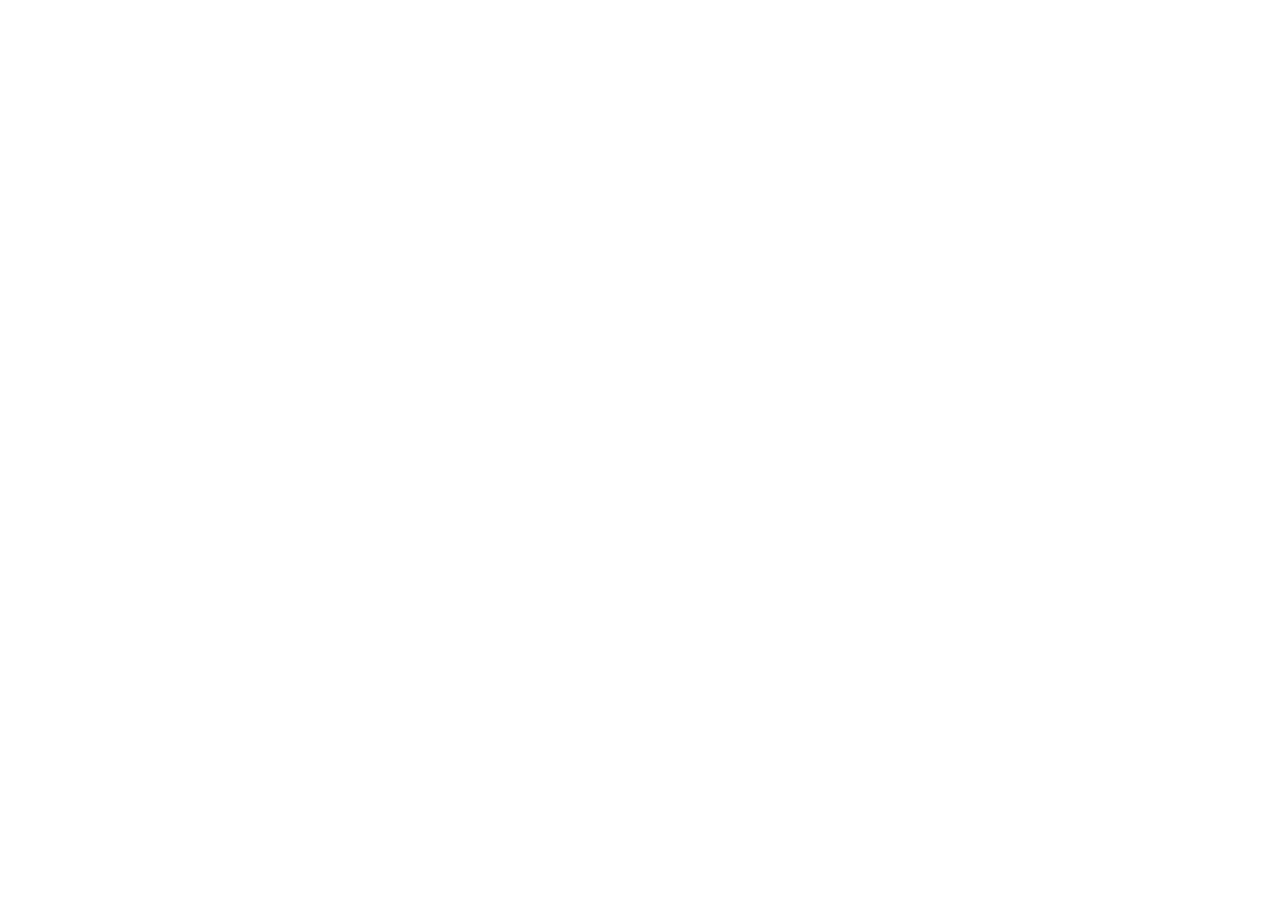
==== deploy-69a0be037b7774006da5d590/index.html @ b0542fb7 "Add files via upload" ====
<!DOCTYPE html>
  <html lang="en">
    <head>
      <meta charset="UTF-8" />
      <meta name="viewport" content="width=device-width, initial-scale=1.0" />
      <title>Pre-Sale Landing Page</title>
      <!-- Meta Pixel Code -->
      <script>
      !function(f,b,e,v,n,t,s)
      {if(f.fbq)return;n=f.fbq=function(){n.callMethod?
      n.callMethod.apply(n,arguments):n.queue.push(arguments)};
      if(!f._fbq)f._fbq=n;n.push=n;n.loaded=!0;n.version='2.0';
      n.queue=[];t=b.createElement(e);t.async=!0;
      t.src=v;s=b.getElementsByTagName(e)[0];
      s.parentNode.insertBefore(t,s)}(window, document,'script',
      'https://connect.facebook.net/en_US/fbevents.js');
      fbq('init', '862417773346175');
      fbq('track', 'PageView');
      </script>
      <!-- End Meta Pixel Code -->
      <script type="module" crossorigin src="/assets/index-dKTM-BUz.js"></script>
      <link rel="stylesheet" crossorigin href="/assets/index-C8tRN-Pg.css">
    </head>

    <body>
      <!-- Meta Pixel noscript fallback -->
      <noscript><img height="1" width="1" style="display:none"
      src="https://www.facebook.com/tr?id=862417773346175&ev=PageView&noscript=1"
      /></noscript>
      <div id="root"></div>
    </body>
  </html>
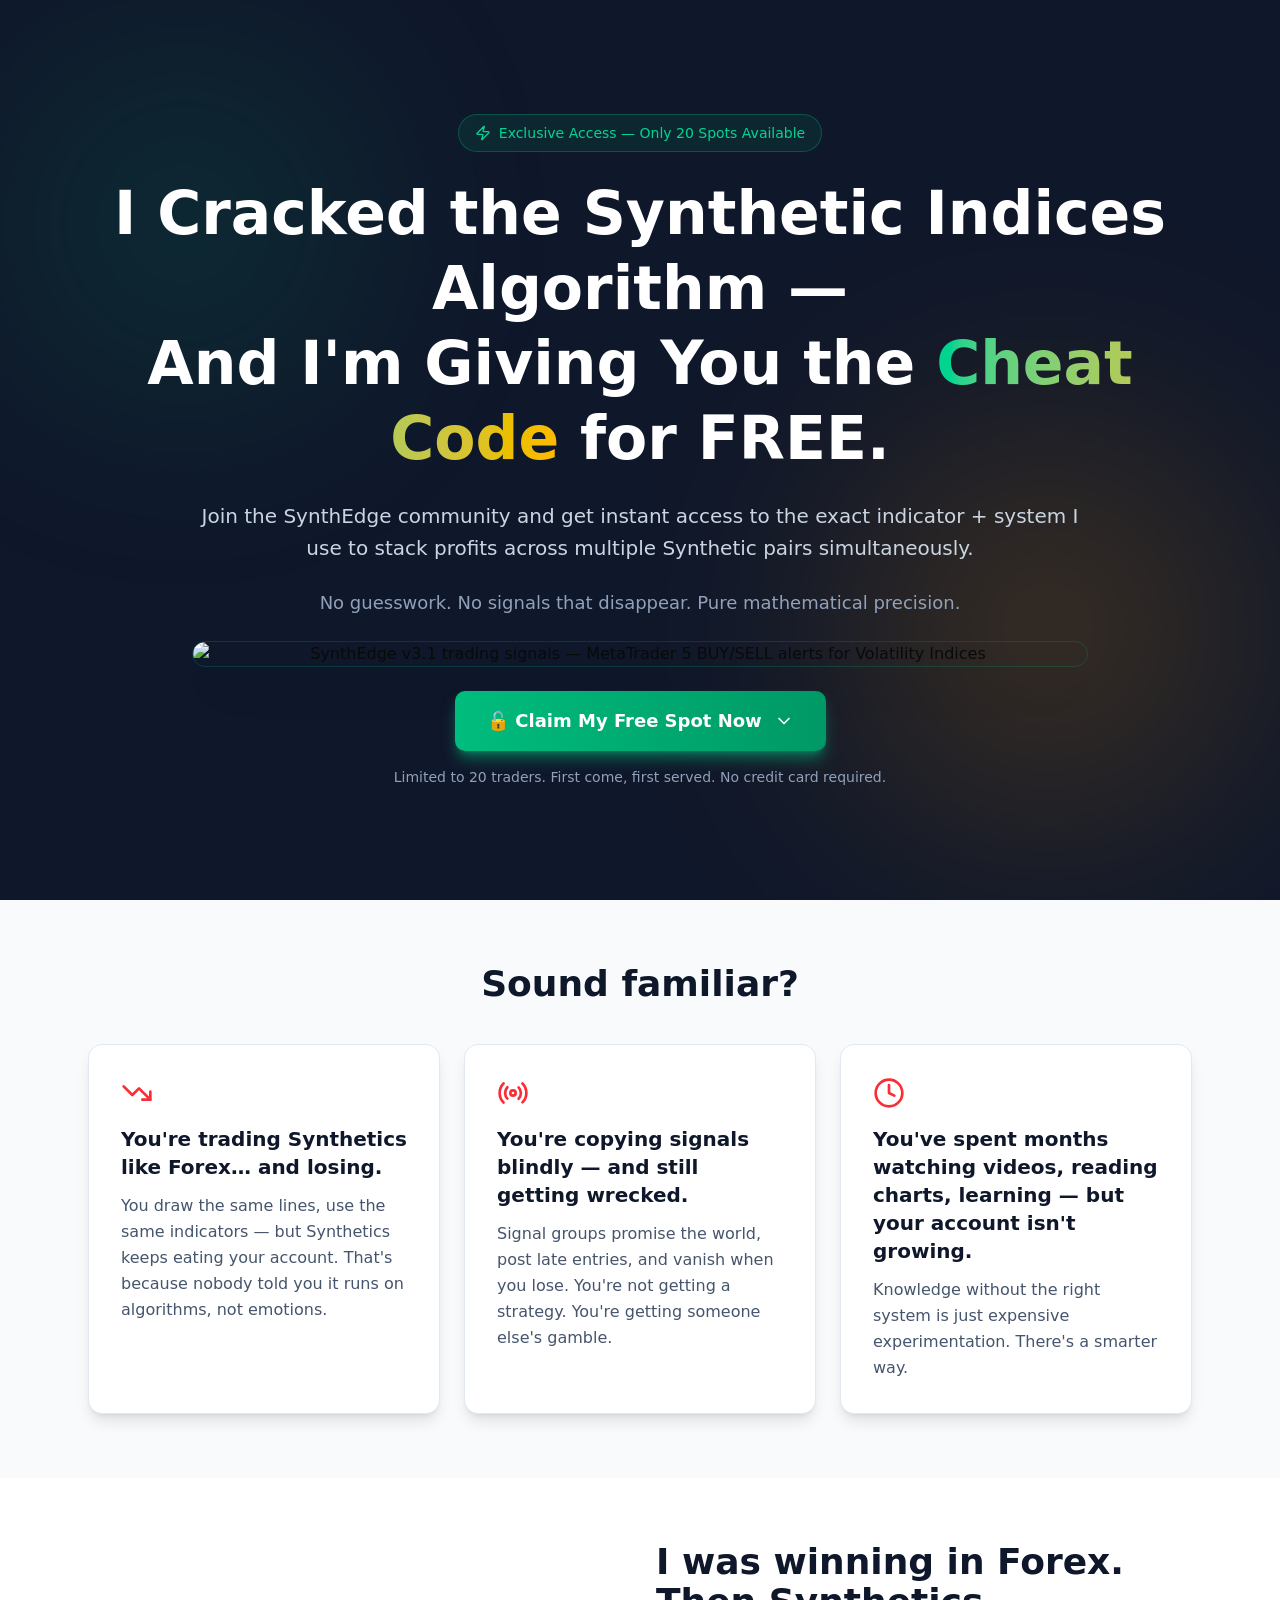
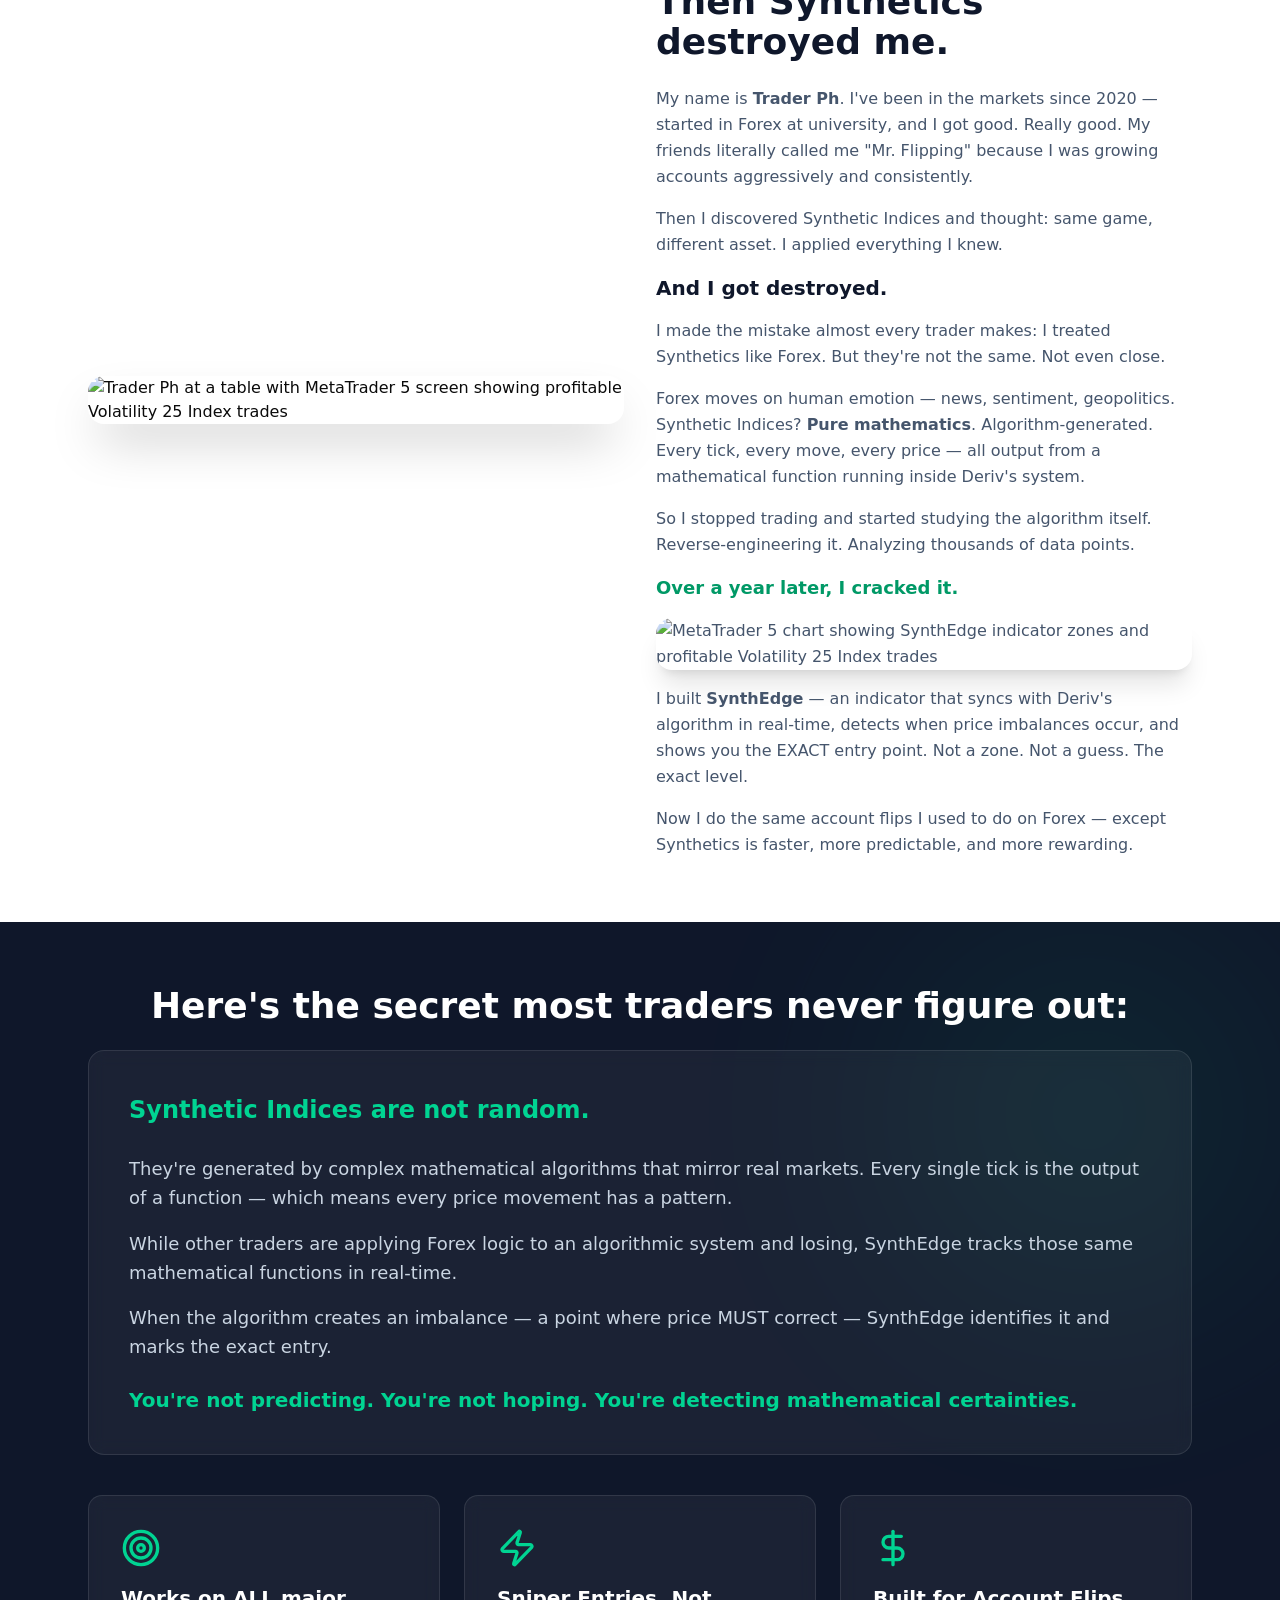
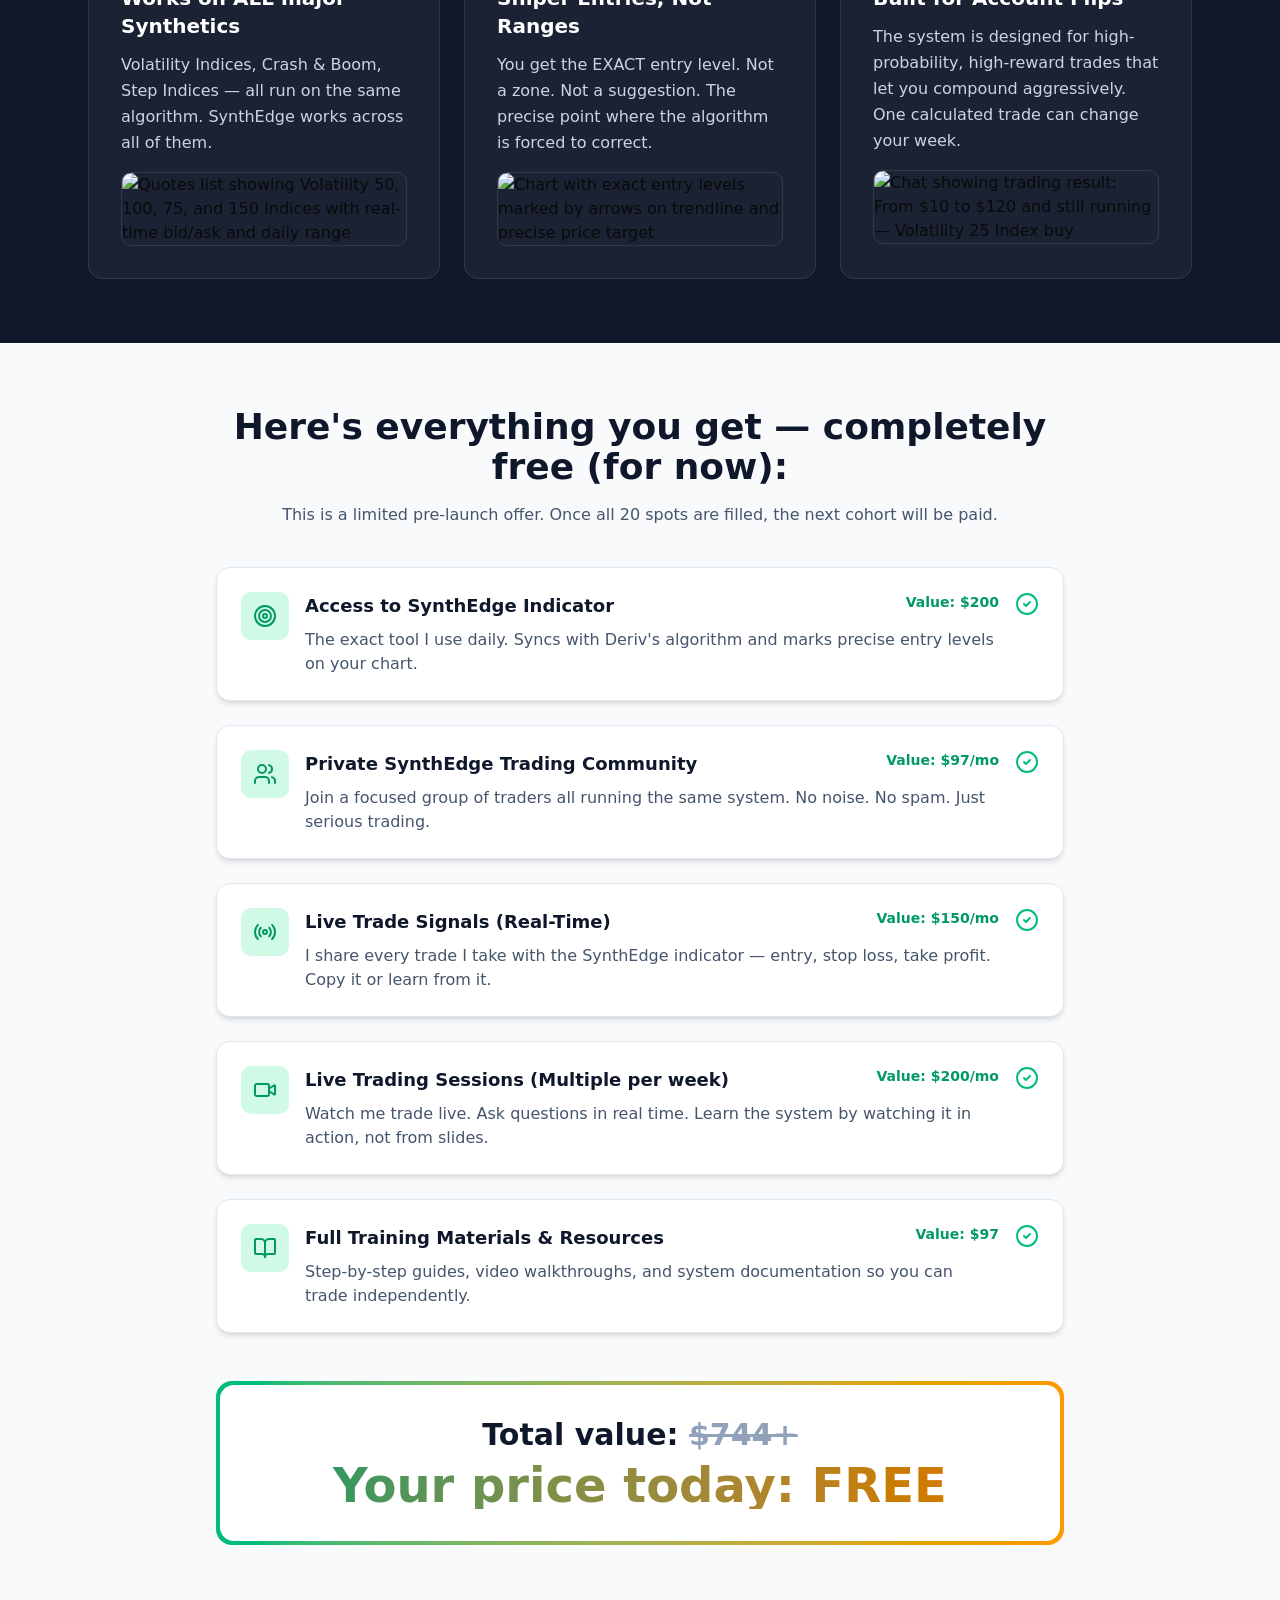
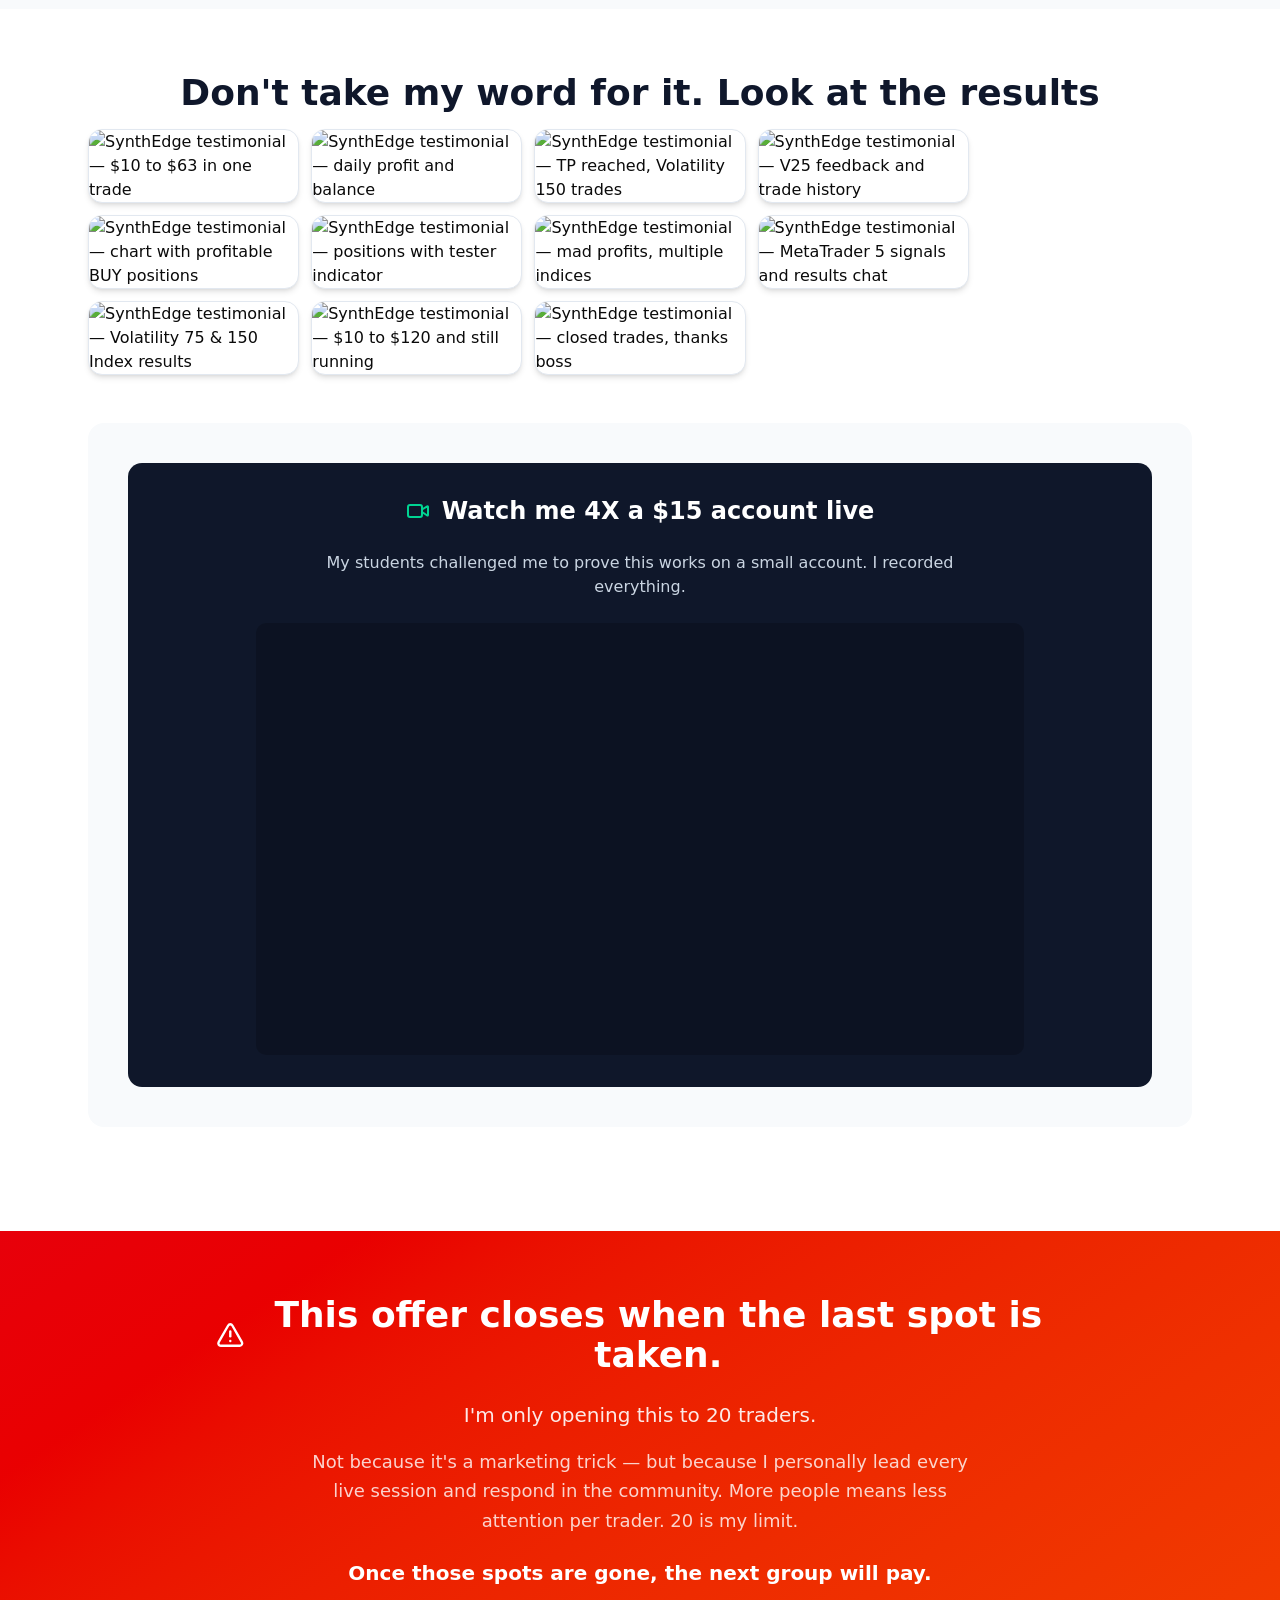
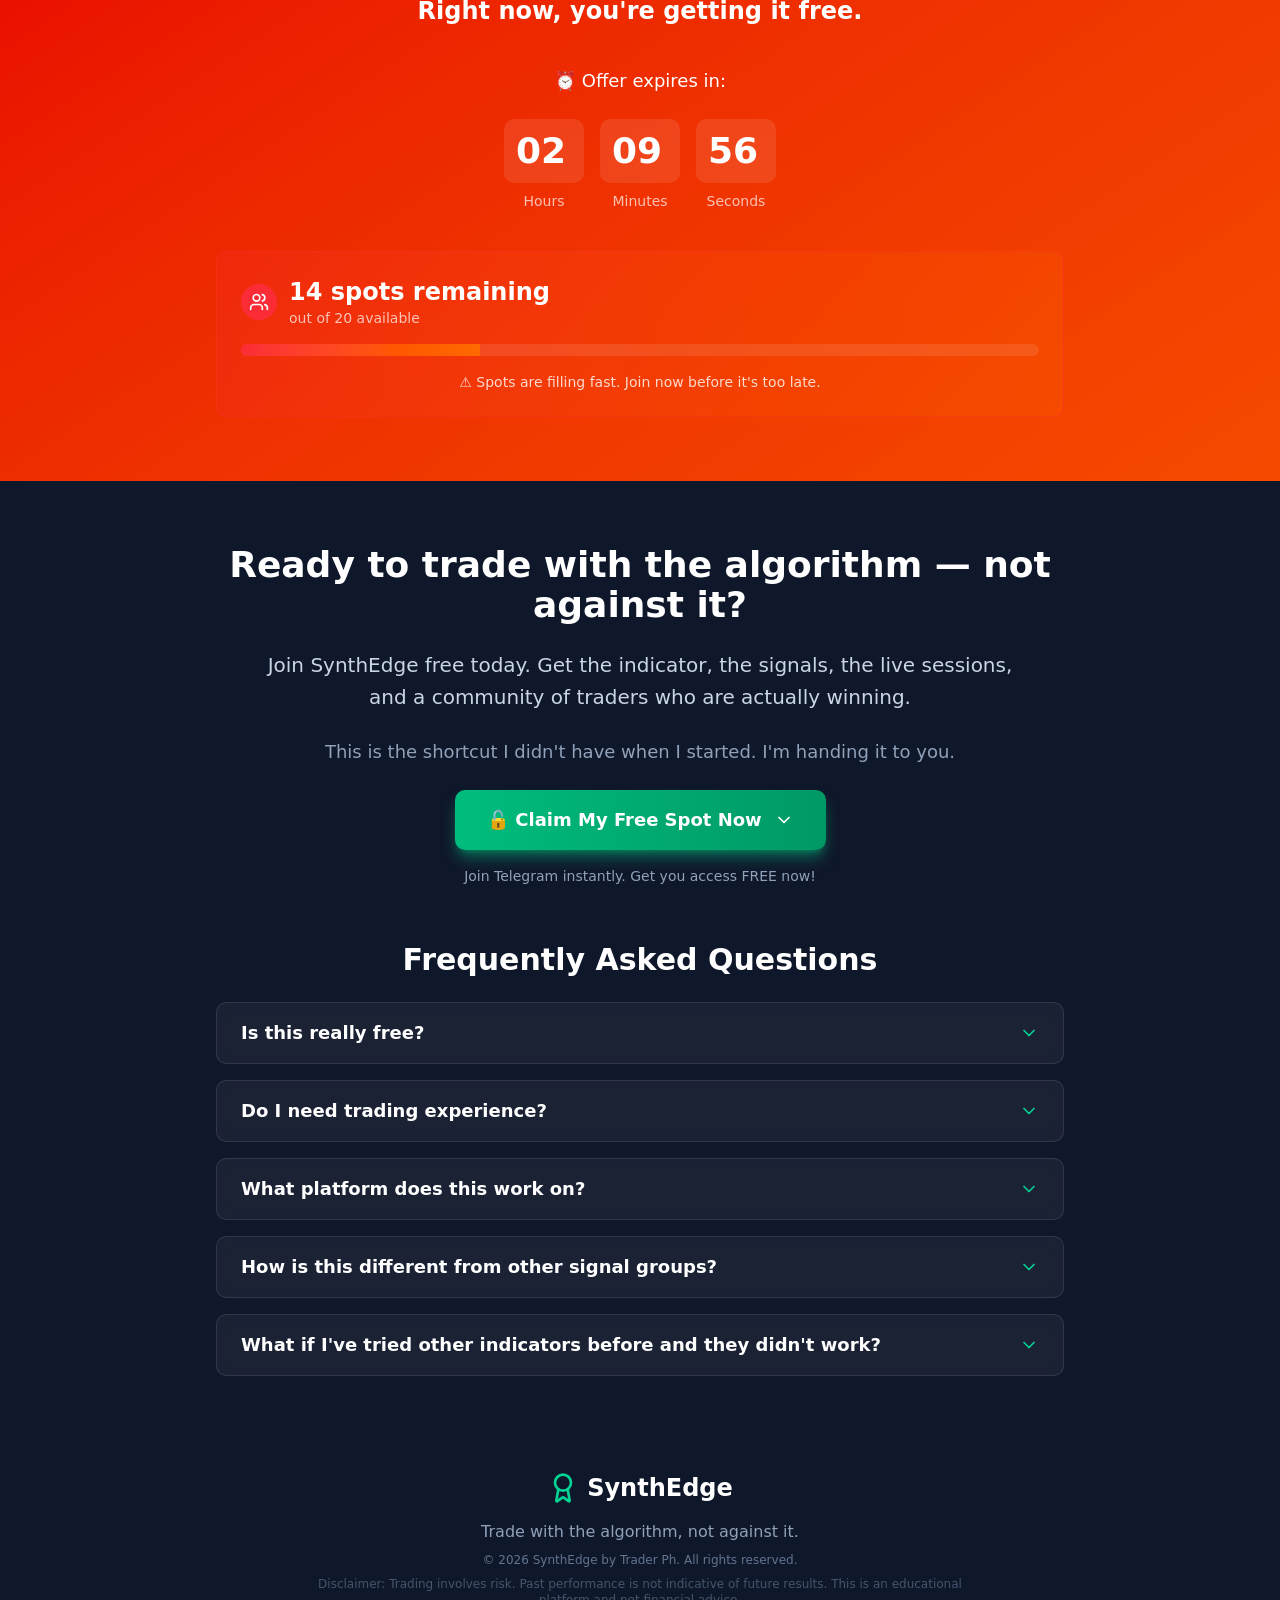
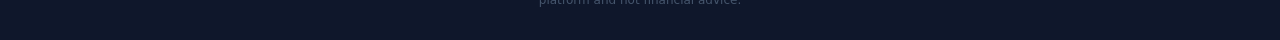
==== commit 2550e200: "Fix asset filenames to lowercase for GitHub Pages" ====
--- a/deploy-69a0be037b7774006da5d590/index.html
+++ b/deploy-69a0be037b7774006da5d590/index.html
@@ -1,34 +1,33 @@
-
-  <!DOCTYPE html>
-  <html lang="en">
-    <head>
-      <meta charset="UTF-8" />
-      <meta name="viewport" content="width=device-width, initial-scale=1.0" />
-      <title>Pre-Sale Landing Page</title>
-      <!-- Meta Pixel Code -->
-      <script>
-      !function(f,b,e,v,n,t,s)
-      {if(f.fbq)return;n=f.fbq=function(){n.callMethod?
-      n.callMethod.apply(n,arguments):n.queue.push(arguments)};
-      if(!f._fbq)f._fbq=n;n.push=n;n.loaded=!0;n.version='2.0';
-      n.queue=[];t=b.createElement(e);t.async=!0;
-      t.src=v;s=b.getElementsByTagName(e)[0];
-      s.parentNode.insertBefore(t,s)}(window, document,'script',
-      'https://connect.facebook.net/en_US/fbevents.js');
-      fbq('init', '862417773346175');
-      fbq('track', 'PageView');
-      </script>
-      <!-- End Meta Pixel Code -->
-      <script type="module" crossorigin src="/assets/index-dKTM-BUz.js"></script>
-      <link rel="stylesheet" crossorigin href="/assets/index-C8tRN-Pg.css">
-    </head>
-
-    <body>
-      <!-- Meta Pixel noscript fallback -->
-      <noscript><img height="1" width="1" style="display:none"
+<!DOCTYPE html>
+<html lang="en">
+<head>
+  <meta charset="UTF-8">
+  <meta name="viewport" content="width=device-width, initial-scale=1.0">
+  <title>Pre-Sale Landing Page</title>
+  <!-- Meta Pixel Code -->
+  <script>
+    !function(f,b,e,v,n,t,s)
+    {if(f.fbq)return;n=f.fbq=function(){n.callMethod?
+    n.callMethod.apply(n,arguments):n.queue.push(arguments)};
+    if(!f._fbq)f._fbq=n;n.push=n;n.loaded=!0;n.version='2.0';
+    n.queue=[];t=b.createElement(e);t.async=!0;
+    t.src=v;s=b.getElementsByTagName(e)[0];
+    s.parentNode.insertBefore(t,s)}(window, document,'script',
+    'https://connect.facebook.net/en_US/fbevents.js');
+    fbq('init', '862417773346175');
+    fbq('track', 'PageView');
+  </script>
+  <!-- End Meta Pixel Code -->
+  <script type="module" crossorigin src="./assets/index-dktm-buz.js"></script>
+  <link rel="stylesheet" crossorigin href="./assets/index-c8trn-pg.css">
+</head>
+<body>
+  <!-- Meta Pixel noscript fallback -->
+  <noscript>
+    <img height="1" width="1" style="display:none"
       src="https://www.facebook.com/tr?id=862417773346175&ev=PageView&noscript=1"
-      /></noscript>
-      <div id="root"></div>
-    </body>
-  </html>
-  +    />
+  </noscript>
+  <div id="root"></div>
+</body>
+</html>
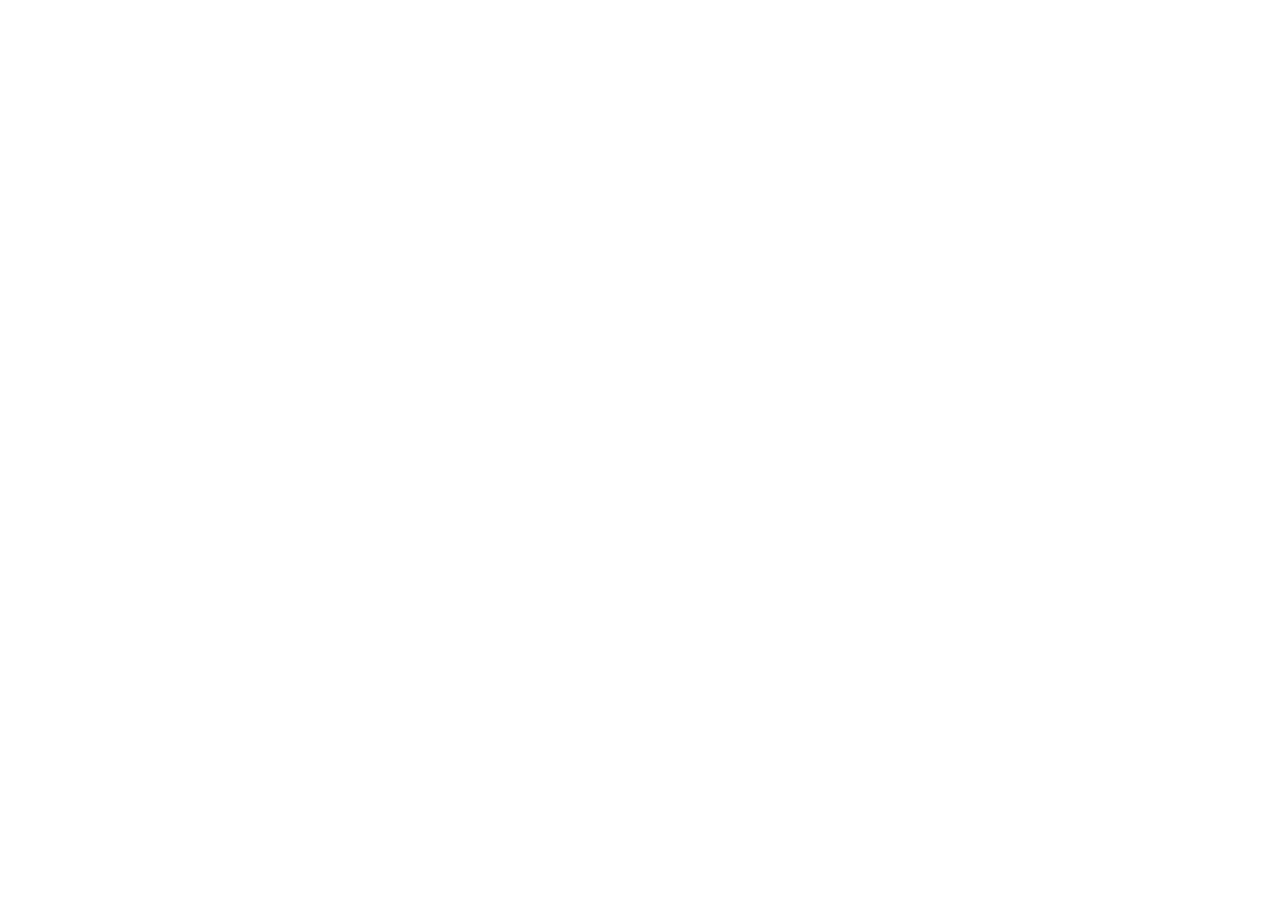
==== commit 4ed7f867: "Add base href for GitHub Pages image paths" ====
--- a/deploy-69a0be037b7774006da5d590/index.html
+++ b/deploy-69a0be037b7774006da5d590/index.html
@@ -3,7 +3,8 @@
 <head>
   <meta charset="UTF-8">
   <meta name="viewport" content="width=device-width, initial-scale=1.0">
-  <title>Pre-Sale Landing Page</title>
+  <title>Pre-Sale Landing Page<
+<b<base href="/synthedge/deploy-69a0be037b7774006da5d590/">
   <!-- Meta Pixel Code -->
   <script>
     !function(f,b,e,v,n,t,s)
